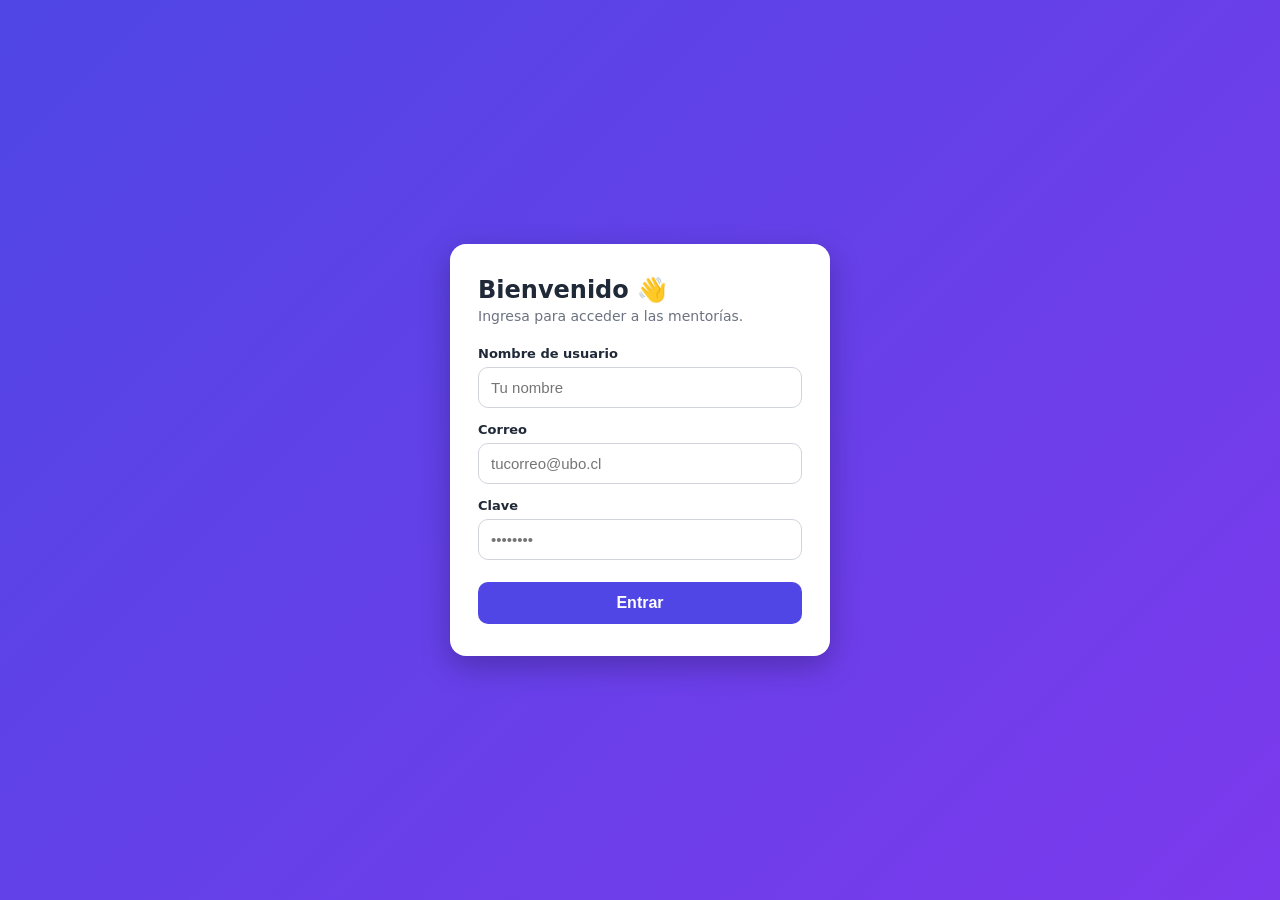
==== docs/login.html @ 3b95f4bc "Rename login to login.html" ====
<!DOCTYPE html>
<html lang="es">
<head>
  <meta charset="UTF-8">
  <meta name="viewport" content="width=device-width, initial-scale=1">
  <title>Iniciar sesión · Mentores</title>
  <style>
    * { box-sizing: border-box; }
    body {
      margin: 0;
      min-height: 100vh;
      display: grid;
      place-items: center;
      background: linear-gradient(135deg, #4f46e5, #7c3aed);
      font-family: system-ui, -apple-system, "Segoe UI", Roboto, sans-serif;
      color: #1f2937;
    }
    .card {
      width: min(380px, 92vw);
      background: #fff;
      border-radius: 16px;
      padding: 32px 28px;
      box-shadow: 0 10px 30px rgba(0, 0, 0, 0.25);
    }
    h1 { margin: 0 0 4px; font-size: 24px; }
    p.sub { margin: 0 0 22px; color: #6b7280; font-size: 14px; }
    label { display: block; margin: 14px 0 6px; font-size: 13px; font-weight: 600; }
    input {
      width: 100%;
      padding: 11px 12px;
      border: 1px solid #d1d5db;
      border-radius: 10px;
      font-size: 15px;
    }
    input:focus { outline: 2px solid #7c3aed; border-color: transparent; }
    button {
      width: 100%;
      margin-top: 22px;
      padding: 12px;
      border: 0;
      border-radius: 10px;
      background: #4f46e5;
      color: #fff;
      font-size: 16px;
      font-weight: 600;
      cursor: pointer;
    }
    button:hover { background: #4338ca; }
  </style>
</head>
<body>
  <form class="card" id="loginForm">
    <h1>Bienvenido 👋</h1>
    <p class="sub">Ingresa para acceder a las mentorías.</p>

    <label for="nombre">Nombre de usuario</label>
    <input id="nombre" type="text" placeholder="Tu nombre" autocomplete="off">

    <label for="correo">Correo</label>
    <input id="correo" type="email" placeholder="tucorreo@ubo.cl">

    <label for="clave">Clave</label>
    <input id="clave" type="password" placeholder="••••••••">

    <button type="submit">Entrar</button>
  </form>

  <script>
    var KEY = "mentores_usuario";
    var HOME = "index.html"; // <-- cambia esto si tu página principal tiene otro nombre

    // Si ya hay sesión, ir directo a la página principal
    if (localStorage.getItem(KEY)) location.replace(HOME);

    document.getElementById("loginForm").addEventListener("submit", function (e) {
      e.preventDefault();
      var correo = document.getElementById("correo").value.trim();
      var nombre = document.getElementById("nombre").value.trim();

      // No se verifica nada: si no escribe nombre, se usa lo que va antes del @ del correo
      if (!nombre) nombre = correo ? correo.split("@")[0] : "Usuario";

      localStorage.setItem(KEY, JSON.stringify({ nombre: nombre, correo: correo }));
      location.href = HOME;
    });
  </script>
</body>
</html>
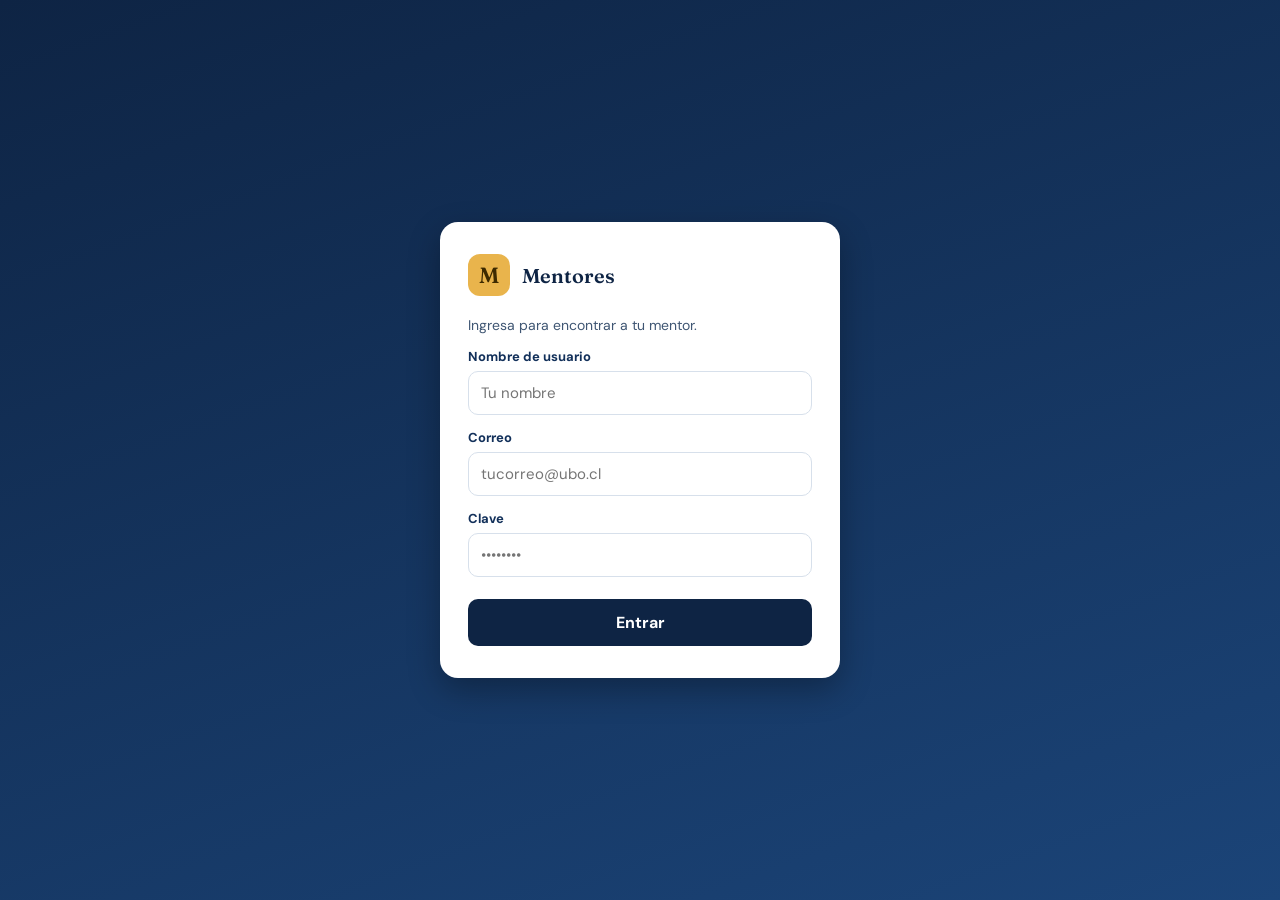
==== commit 567ad3aa: "Enhance login page with updated styles and content" ====
--- a/docs/login.html
+++ b/docs/login.html
@@ -1,57 +1,83 @@
 <!DOCTYPE html>
 <html lang="es">
 <head>
-  <meta charset="UTF-8">
+  <meta charset="utf-8">
   <meta name="viewport" content="width=device-width, initial-scale=1">
-  <title>Iniciar sesión · Mentores</title>
+  <title>Iniciar sesión · Mentores para nuevos estudiantes</title>
+  <meta name="theme-color" content="#0E2444">
+  <link rel="preconnect" href="https://fonts.googleapis.com">
+  <link rel="preconnect" href="https://fonts.gstatic.com" crossorigin>
+  <link href="https://fonts.googleapis.com/css2?family=DM+Sans:wght@400;500;700&family=Fraunces:opsz,wght@9..144,600&display=swap" rel="stylesheet">
   <style>
+    :root {
+      --navy-900: #0E2444;
+      --navy-800: #12305A;
+      --navy-700: #1B4478;
+      --gold: #E9B44C;
+      --gold-ink: #3D2A00;
+      --line: #D7E0EB;
+      --muted: #3F5673;
+    }
     * { box-sizing: border-box; }
     body {
       margin: 0;
       min-height: 100vh;
       display: grid;
       place-items: center;
-      background: linear-gradient(135deg, #4f46e5, #7c3aed);
-      font-family: system-ui, -apple-system, "Segoe UI", Roboto, sans-serif;
-      color: #1f2937;
+      padding: 20px;
+      background: linear-gradient(160deg, var(--navy-900), var(--navy-700));
+      font-family: 'DM Sans', system-ui, sans-serif;
+      color: var(--navy-800);
     }
     .card {
-      width: min(380px, 92vw);
+      width: min(400px, 100%);
       background: #fff;
-      border-radius: 16px;
+      border-radius: 18px;
       padding: 32px 28px;
-      box-shadow: 0 10px 30px rgba(0, 0, 0, 0.25);
+      box-shadow: 0 12px 32px rgba(0, 0, 0, 0.3);
     }
-    h1 { margin: 0 0 4px; font-size: 24px; }
-    p.sub { margin: 0 0 22px; color: #6b7280; font-size: 14px; }
-    label { display: block; margin: 14px 0 6px; font-size: 13px; font-weight: 600; }
+    .brand { display: flex; align-items: center; gap: 12px; margin-bottom: 20px; }
+    .brand__logo {
+      width: 42px; height: 42px; border-radius: 12px;
+      display: grid; place-items: center;
+      background: var(--gold); color: var(--gold-ink);
+      font: 600 22px 'Fraunces', Georgia, serif;
+    }
+    .brand__name { font: 600 20px 'Fraunces', Georgia, serif; color: var(--navy-900); }
+    p.sub { margin: 0 0 8px; color: var(--muted); font-size: 14px; }
+    label { display: block; margin: 14px 0 6px; font-size: 13px; font-weight: 700; }
     input {
       width: 100%;
       padding: 11px 12px;
-      border: 1px solid #d1d5db;
+      border: 1px solid var(--line);
       border-radius: 10px;
+      font: inherit;
       font-size: 15px;
+      color: var(--navy-800);
     }
-    input:focus { outline: 2px solid #7c3aed; border-color: transparent; }
+    input:focus-visible { outline: 3px solid var(--gold); outline-offset: 1px; }
     button {
       width: 100%;
       margin-top: 22px;
-      padding: 12px;
+      padding: 13px;
       border: 0;
       border-radius: 10px;
-      background: #4f46e5;
+      background: var(--navy-900);
       color: #fff;
-      font-size: 16px;
-      font-weight: 600;
+      font: 700 16px 'DM Sans', system-ui, sans-serif;
       cursor: pointer;
     }
-    button:hover { background: #4338ca; }
+    button:hover { background: var(--navy-700); }
+    button:focus-visible { outline: 3px solid var(--gold); outline-offset: 2px; }
   </style>
 </head>
 <body>
   <form class="card" id="loginForm">
-    <h1>Bienvenido 👋</h1>
-    <p class="sub">Ingresa para acceder a las mentorías.</p>
+    <div class="brand">
+      <span class="brand__logo" aria-hidden="true">M</span>
+      <span class="brand__name">Mentores</span>
+    </div>
+    <p class="sub">Ingresa para encontrar a tu mentor.</p>
 
     <label for="nombre">Nombre de usuario</label>
     <input id="nombre" type="text" placeholder="Tu nombre" autocomplete="off">
@@ -66,21 +92,20 @@
   </form>
 
   <script>
-    var KEY = "mentores_usuario";
-    var HOME = "index.html"; // <-- cambia esto si tu página principal tiene otro nombre
+    var KEY = 'mentores_usuario';
+    var HOME = 'index.html'; // página principal (misma carpeta que este archivo)
 
-    // Si ya hay sesión, ir directo a la página principal
-    if (localStorage.getItem(KEY)) location.replace(HOME);
+    try { if (localStorage.getItem(KEY)) location.replace(HOME); } catch (e) {}
 
-    document.getElementById("loginForm").addEventListener("submit", function (e) {
+    document.getElementById('loginForm').addEventListener('submit', function (e) {
       e.preventDefault();
-      var correo = document.getElementById("correo").value.trim();
-      var nombre = document.getElementById("nombre").value.trim();
+      var correo = document.getElementById('correo').value.trim();
+      var nombre = document.getElementById('nombre').value.trim();
 
-      // No se verifica nada: si no escribe nombre, se usa lo que va antes del @ del correo
-      if (!nombre) nombre = correo ? correo.split("@")[0] : "Usuario";
+      // No se verifica nada. Si no escribe nombre, se usa lo que va antes del @ del correo.
+      if (!nombre) nombre = correo ? correo.split('@')[0] : 'Usuario';
 
-      localStorage.setItem(KEY, JSON.stringify({ nombre: nombre, correo: correo }));
+      try { localStorage.setItem(KEY, JSON.stringify({ nombre: nombre, correo: correo })); } catch (err) {}
       location.href = HOME;
     });
   </script>
